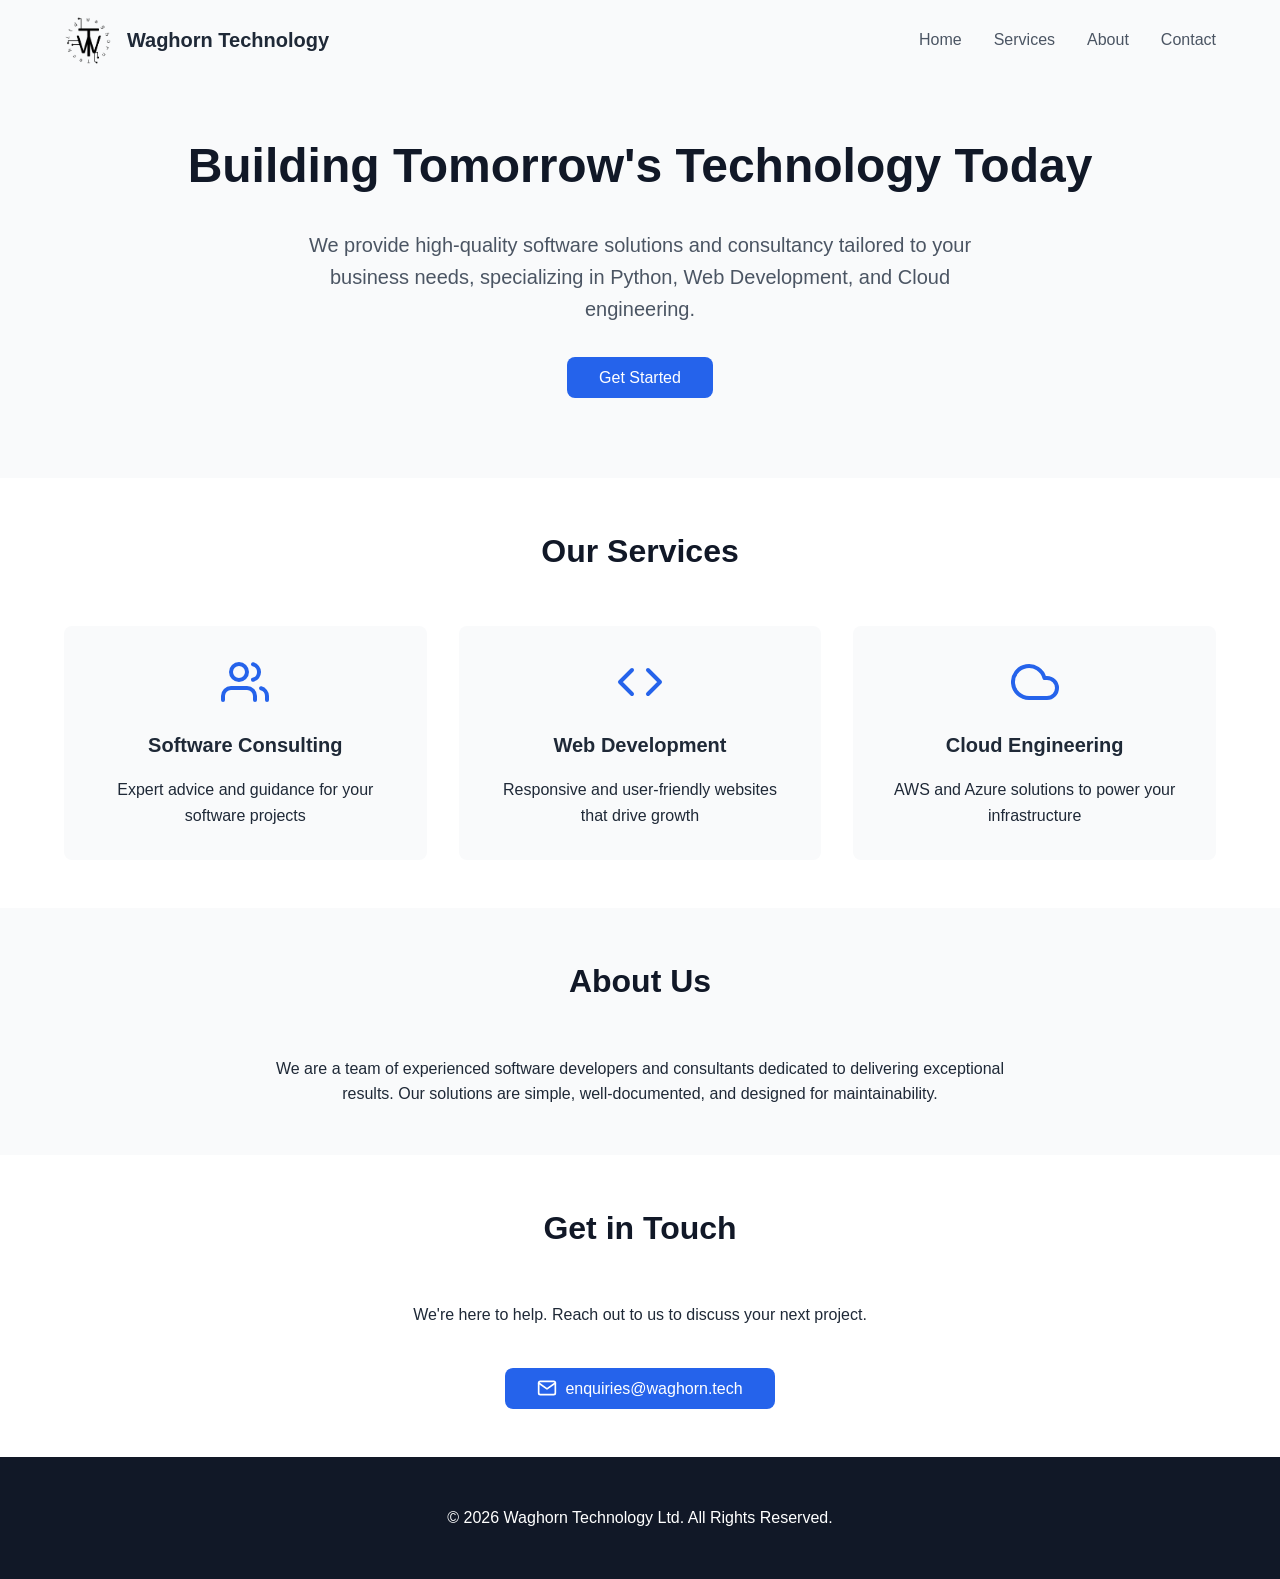
==== index.html @ a8215150 "refactor: aesthetics++" ====
<!DOCTYPE html>
<html lang="en">

<head>
    <meta charset="UTF-8">
    <meta name="viewport" content="width=device-width, initial-scale=1.0">
    <meta name="description"
        content="Waghorn Technology Ltd - Expert software solutions and consultancy specializing in Python, Web Development, and Cloud engineering.">
    <title>Waghorn Technology</title>
    <link rel="stylesheet" href="styles/main.css">
</head>
<body>
    <header class="header">
        <div class="container">
            <div class="header-content">
                <div class="logo-container">
                    <img src="waghorn_technology_ltd_logo.webp" alt="Waghorn Technology Logo" class="logo">
                    <span class="company-name">Waghorn Technology</span>
                </div>
                <nav class="nav-desktop">
                    <a href="#home" class="nav-link">Home</a>
                    <a href="#services" class="nav-link">Services</a>
                    <a href="#about" class="nav-link">About</a>
                    <a href="#contact" class="nav-link">Contact</a>
                </nav>
                <button class="mobile-menu-button" aria-label="Toggle menu">
                    <svg width="24" height="24" viewBox="0 0 24 24" fill="none" stroke="currentColor" stroke-width="2"
                        stroke-linecap="round" stroke-linejoin="round">
                        <line x1="3" y1="12" x2="21" y2="12"></line>
                        <line x1="3" y1="6" x2="21" y2="6"></line>
                        <line x1="3" y1="18" x2="21" y2="18"></line>
                    </svg>
                </button>
            </div>
            <div class="mobile-menu">
                <a href="#home" class="nav-link">Home</a>
                <a href="#services" class="nav-link">Services</a>
                <a href="#about" class="nav-link">About</a>
                <a href="#contact" class="nav-link">Contact</a>
            </div>
        </div>
    </header>
    <section id="home" class="hero">
        <div class="container">
            <h1>Building Tomorrow's Technology Today</h1>
            <p>We provide high-quality software solutions and consultancy tailored to your business needs, specializing
                in Python, Web Development, and Cloud engineering.</p>
            <a href="#contact" class="button">Get Started</a>
        </div>
    </section>
    <section id="services" class="services">
        <div class="container">
            <h2 class="section-title">Our Services</h2>
            <div class="services-grid">
                <div class="service-card">
                    <svg class="service-icon" viewBox="0 0 24 24" fill="none" stroke="currentColor" stroke-width="2"
                        stroke-linecap="round" stroke-linejoin="round">
                        <path d="M17 21v-2a4 4 0 0 0-4-4H5a4 4 0 0 0-4 4v2"></path>
                        <circle cx="9" cy="7" r="4"></circle>
                        <path d="M23 21v-2a4 4 0 0 0-3-3.87"></path>
                        <path d="M16 3.13a4 4 0 0 1 0 7.75"></path>
                    </svg>
                    <h3 class="service-title">Software Consulting</h3>
                    <p>Expert advice and guidance for your software projects</p>
                </div>
                <div class="service-card">
                    <svg class="service-icon" viewBox="0 0 24 24" fill="none" stroke="currentColor" stroke-width="2"
                        stroke-linecap="round" stroke-linejoin="round">
                        <polyline points="16 18 22 12 16 6"></polyline>
                        <polyline points="8 6 2 12 8 18"></polyline>
                    </svg>
                    <h3 class="service-title">Web Development</h3>
                    <p>Responsive and user-friendly websites that drive growth</p>
                </div>
                <div class="service-card">
                    <svg class="service-icon" viewBox="0 0 24 24" fill="none" stroke="currentColor" stroke-width="2"
                        stroke-linecap="round" stroke-linejoin="round">
                        <path d="M18 10h-1.26A8 8 0 1 0 9 20h9a5 5 0 0 0 0-10z"></path>
                    </svg>
                    <h3 class="service-title">Cloud Engineering</h3>
                    <p>AWS and Azure solutions to power your infrastructure</p>
                </div>
            </div>
        </div>
    </section>
    <section id="about" class="about">
        <div class="container">
            <div class="about-content">
                <h2 class="section-title">About Us</h2>
                <p>We are a team of experienced software developers and consultants dedicated to delivering exceptional
                    results. Our solutions are simple, well-documented, and designed for maintainability.</p>
            </div>
        </div>
    </section>
    <section id="contact" class="contact">
        <div class="container">
            <h2 class="section-title">Get in Touch</h2>
            <p>We're here to help. Reach out to us to discuss your next project.</p>
            <div class="vertical-space"></div>
            <a href="mailto:enquiries@waghorn.tech" class="button">
                <svg width="20" height="20" viewBox="0 0 24 24" fill="none" stroke="currentColor" stroke-width="2"
                    stroke-linecap="round" stroke-linejoin="round">
                    <path d="M4 4h16c1.1 0 2 .9 2 2v12c0 1.1-.9 2-2 2H4c-1.1 0-2-.9-2-2V6c0-1.1.9-2 2-2z"></path>
                    <polyline points="22,6 12,13 2,6"></polyline>
                </svg>
                enquiries@waghorn.tech
            </a>
        </div>
    </section>
    <footer class="footer">
        <div class="container">
            <p>&copy; <span id="currentYear"></span> Waghorn Technology Ltd. All Rights Reserved.</p>
        </div>
    </footer>
    <button class="scroll-top" aria-label="Scroll to top">
        <svg width="20" height="20" viewBox="0 0 24 24" fill="none" stroke="currentColor" stroke-width="2"
            stroke-linecap="round" stroke-linejoin="round">
            <polyline points="18 15 12 9 6 15"></polyline>
        </svg>
    </button>
    <script src="main.js"></script>
</body>

</html>
---- styles/main.css ----
@import 'base/variables.css';
@import 'base/reset.css';

@import 'layout/container.css';
@import 'layout/sections.css';

@import 'components/header.css';
@import 'components/nav.css';
@import 'components/buttons.css';
@import 'components/services.css';
@import 'components/footer.css';
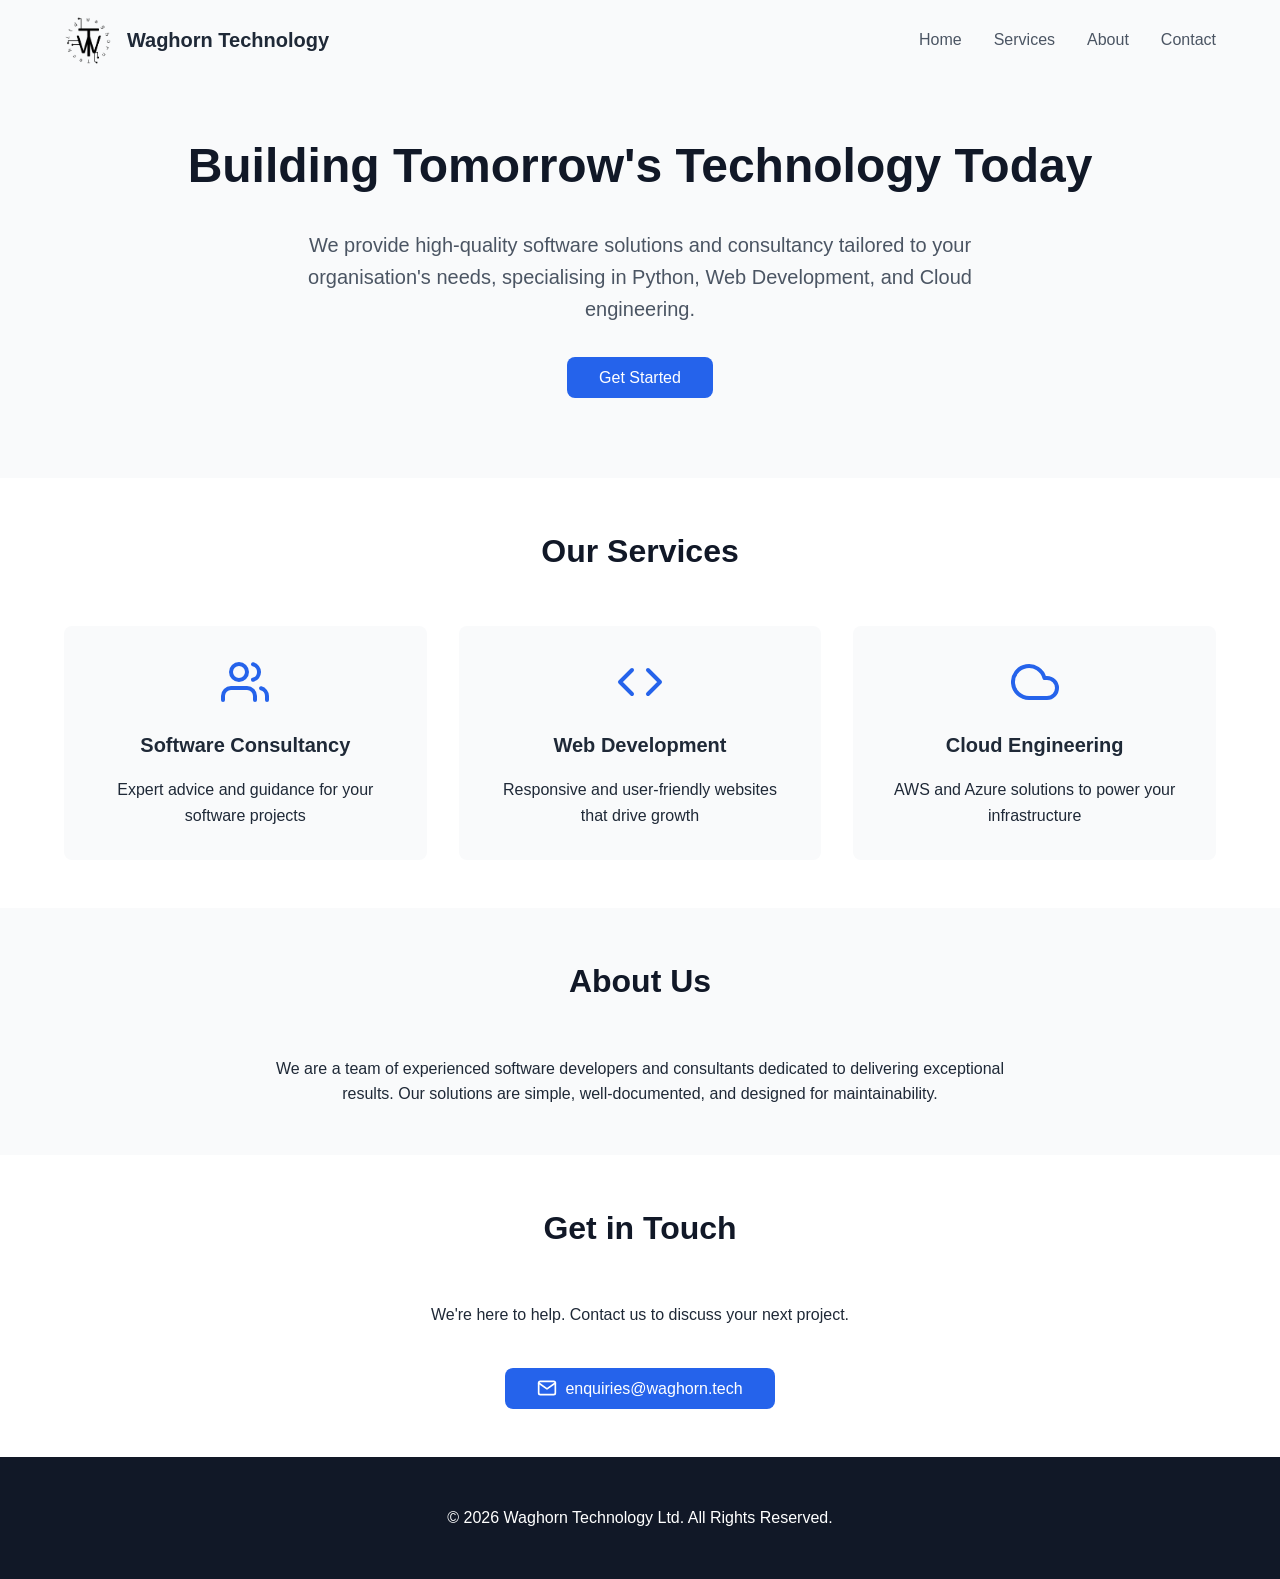
==== commit 418b5f31: "refactor: British ++" ====
--- a/index.html
+++ b/index.html
@@ -1,11 +1,11 @@
 <!DOCTYPE html>
-<html lang="en">
+<html lang="en-GB">
 
 <head>
     <meta charset="UTF-8">
     <meta name="viewport" content="width=device-width, initial-scale=1.0">
     <meta name="description"
-        content="Waghorn Technology Ltd - Expert software solutions and consultancy specializing in Python, Web Development, and Cloud engineering.">
+        content="Waghorn Technology Ltd - Expert software solutions and consultancy specialising in Python, Web Development, and Cloud engineering.">
     <title>Waghorn Technology</title>
     <link rel="stylesheet" href="styles/main.css">
 </head>
@@ -43,7 +43,7 @@
     <section id="home" class="hero">
         <div class="container">
             <h1>Building Tomorrow's Technology Today</h1>
-            <p>We provide high-quality software solutions and consultancy tailored to your business needs, specializing
+            <p>We provide high-quality software solutions and consultancy tailored to your organisation's needs, specialising
                 in Python, Web Development, and Cloud engineering.</p>
             <a href="#contact" class="button">Get Started</a>
         </div>
@@ -60,7 +60,7 @@
                         <path d="M23 21v-2a4 4 0 0 0-3-3.87"></path>
                         <path d="M16 3.13a4 4 0 0 1 0 7.75"></path>
                     </svg>
-                    <h3 class="service-title">Software Consulting</h3>
+                    <h3 class="service-title">Software Consultancy</h3>
                     <p>Expert advice and guidance for your software projects</p>
                 </div>
                 <div class="service-card">
@@ -95,7 +95,7 @@
     <section id="contact" class="contact">
         <div class="container">
             <h2 class="section-title">Get in Touch</h2>
-            <p>We're here to help. Reach out to us to discuss your next project.</p>
+            <p>We're here to help. Contact us to discuss your next project.</p>
             <div class="vertical-space"></div>
             <a href="mailto:enquiries@waghorn.tech" class="button">
                 <svg width="20" height="20" viewBox="0 0 24 24" fill="none" stroke="currentColor" stroke-width="2"
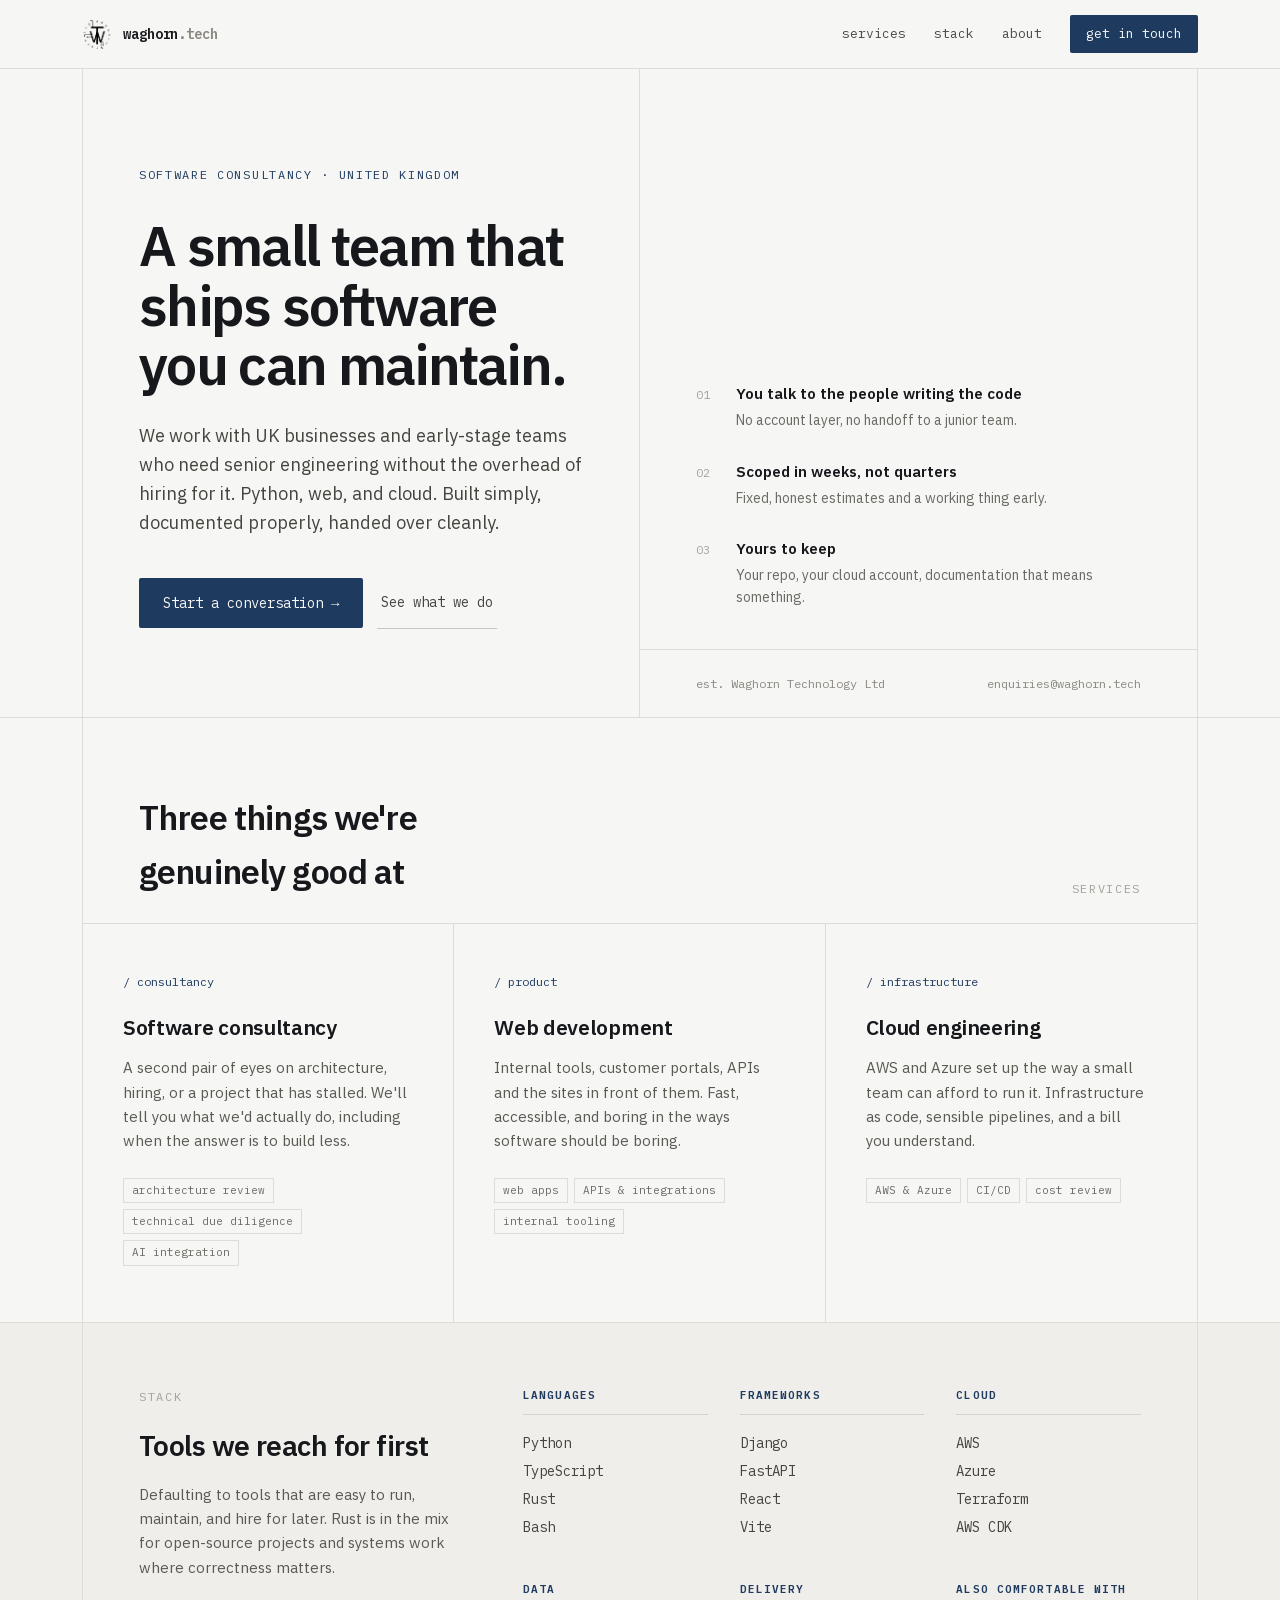
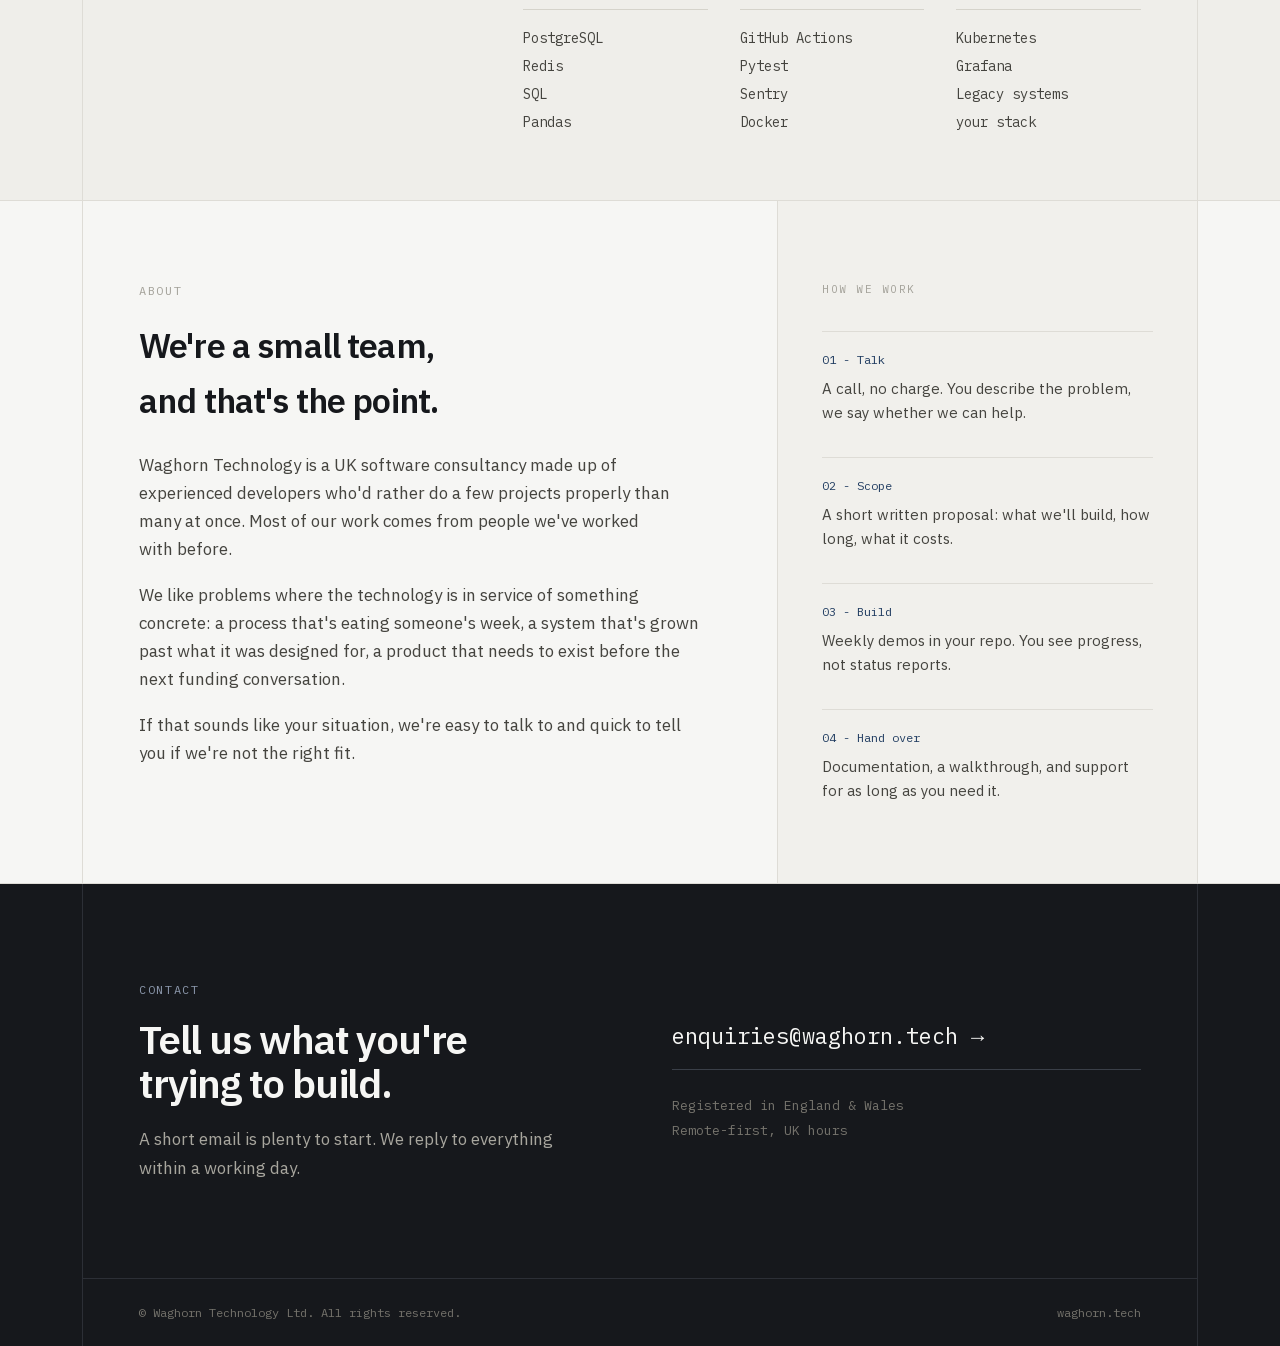
==== commit 47e3fbb2: "feat: re-design without js" ====
--- a/index.html
+++ b/index.html
@@ -4,121 +4,329 @@
 <head>
     <meta charset="UTF-8">
     <meta name="viewport" content="width=device-width, initial-scale=1.0">
+    <title>Waghorn Technology - UK software consultancy</title>
     <meta name="description"
-        content="Waghorn Technology Ltd - Expert software solutions and consultancy specialising in Python, Web Development, and Cloud engineering.">
-    <title>Waghorn Technology</title>
-    <link rel="stylesheet" href="styles/main.css">
+        content="Waghorn Technology Ltd is a small UK software consultancy. Senior Python, web and cloud engineering for businesses and early-stage teams. Built simply, documented properly, handed over cleanly.">
+    <link rel="canonical" href="https://waghorn.tech/">
+    <meta name="theme-color" content="#f6f6f4">
+
+    <meta property="og:type" content="website">
+    <meta property="og:url" content="https://waghorn.tech/">
+    <meta property="og:site_name" content="Waghorn Technology">
+    <meta property="og:locale" content="en_GB">
+    <meta property="og:title" content="Waghorn Technology - UK software consultancy">
+    <meta property="og:description"
+        content="A small UK software consultancy. Senior Python, web and cloud engineering for businesses and early-stage teams.">
+    <meta property="og:image" content="https://waghorn.tech/waghorn_technology_ltd_logo.png">
+    <meta name="twitter:card" content="summary">
+    <meta name="twitter:title" content="Waghorn Technology - UK software consultancy">
+    <meta name="twitter:description"
+        content="A small UK software consultancy. Senior Python, web and cloud engineering for businesses and early-stage teams.">
+    <meta name="twitter:image" content="https://waghorn.tech/waghorn_technology_ltd_logo.png">
+
+    <link rel="icon" href="favicon.ico" sizes="any">
+    <link rel="icon" type="image/png" sizes="32x32" href="favicon-32x32.png">
+    <link rel="icon" type="image/png" sizes="16x16" href="favicon-16x16.png">
+    <link rel="apple-touch-icon" href="apple-touch-icon.png">
+    <link rel="manifest" href="site.webmanifest">
+
+    <link rel="preload" href="fonts/ibm-plex-sans-latin.woff2" as="font" type="font/woff2" crossorigin>
+    <link rel="preload" href="fonts/ibm-plex-mono-400-latin.woff2" as="font" type="font/woff2" crossorigin>
+
+    <link rel="stylesheet" href="styles/base/self-hosted-fonts.css">
+    <link rel="stylesheet" href="styles/base/variables.css">
+    <link rel="stylesheet" href="styles/base/reset.css">
+    <link rel="stylesheet" href="styles/layout/container.css">
+    <link rel="stylesheet" href="styles/layout/ruled-grid.css">
+    <link rel="stylesheet" href="styles/layout/sections.css">
+    <link rel="stylesheet" href="styles/components/header.css">
+    <link rel="stylesheet" href="styles/components/nav.css">
+    <link rel="stylesheet" href="styles/components/buttons.css">
+    <link rel="stylesheet" href="styles/components/hero.css">
+    <link rel="stylesheet" href="styles/components/services.css">
+    <link rel="stylesheet" href="styles/components/stack.css">
+    <link rel="stylesheet" href="styles/components/about.css">
+    <link rel="stylesheet" href="styles/components/contact.css">
+    <link rel="stylesheet" href="styles/components/footer.css">
+    <link rel="stylesheet" href="styles/components/scroll-to-top.css">
+
+    <script type="application/ld+json">
+    {
+        "@context": "https://schema.org",
+        "@type": "ProfessionalService",
+        "name": "Waghorn Technology",
+        "legalName": "Waghorn Technology Ltd",
+        "url": "https://waghorn.tech",
+        "logo": "https://waghorn.tech/waghorn_technology_ltd_logo.webp",
+        "image": "https://waghorn.tech/waghorn_technology_ltd_logo.png",
+        "email": "enquiries@waghorn.tech",
+        "description": "A small UK software consultancy providing senior Python, web and cloud engineering to businesses and early-stage teams.",
+        "areaServed": {
+            "@type": "Country",
+            "name": "United Kingdom"
+        },
+        "address": {
+            "@type": "PostalAddress",
+            "addressCountry": "GB"
+        },
+        "knowsAbout": ["Software consultancy", "Web development", "Cloud engineering", "AI integration", "Python", "AWS", "Azure"]
+    }
+    </script>
 </head>
+
 <body>
+    <a class="skip-link" href="#top">Skip to content</a>
+
     <header class="header">
         <div class="container">
             <div class="header-content">
-                <div class="logo-container">
-                    <img src="waghorn_technology_ltd_logo.webp" alt="Waghorn Technology Logo" class="logo">
-                    <span class="company-name">Waghorn Technology</span>
-                </div>
-                <nav class="nav-desktop">
-                    <a href="#home" class="nav-link">Home</a>
-                    <a href="#services" class="nav-link">Services</a>
-                    <a href="#about" class="nav-link">About</a>
-                    <a href="#contact" class="nav-link">Contact</a>
+                <a href="#top" class="logo-lockup">
+                    <img src="waghorn_technology_ltd_logo.webp" alt="" class="logo" width="1963" height="2009">
+                    <span class="wordmark">waghorn<span class="wordmark-suffix">.tech</span></span>
+                </a>
+                <nav class="nav" aria-label="Primary">
+                    <a href="#services" class="nav-section-link">services</a>
+                    <a href="#stack" class="nav-section-link">stack</a>
+                    <a href="#about" class="nav-section-link">about</a>
+                    <a href="#contact" class="button button-compact">get in touch</a>
                 </nav>
-                <button class="mobile-menu-button" aria-label="Toggle menu">
-                    <svg width="24" height="24" viewBox="0 0 24 24" fill="none" stroke="currentColor" stroke-width="2"
-                        stroke-linecap="round" stroke-linejoin="round">
-                        <line x1="3" y1="12" x2="21" y2="12"></line>
-                        <line x1="3" y1="6" x2="21" y2="6"></line>
-                        <line x1="3" y1="18" x2="21" y2="18"></line>
-                    </svg>
-                </button>
-            </div>
-            <div class="mobile-menu">
-                <a href="#home" class="nav-link">Home</a>
-                <a href="#services" class="nav-link">Services</a>
-                <a href="#about" class="nav-link">About</a>
-                <a href="#contact" class="nav-link">Contact</a>
             </div>
         </div>
     </header>
-    <section id="home" class="hero">
+
+    <main>
+        <section id="top" class="section">
+            <div class="container">
+                <div class="ruled-grid hero-grid">
+                    <div class="hero-lead">
+                        <span class="label label-accent hero-eyebrow">Software consultancy &middot; United Kingdom</span>
+                        <h1 class="hero-title">A small team that ships software you can maintain.</h1>
+                        <p class="hero-body">We work with UK businesses and early-stage teams who need senior
+                            engineering without the overhead of hiring for it. Python, web, and cloud. Built simply,
+                            documented properly, handed over cleanly.</p>
+                        <div class="hero-actions">
+                            <a href="#contact" class="button">Start a conversation →</a>
+                            <a href="#services" class="button-quiet">See what we do</a>
+                        </div>
+                    </div>
+                    <div class="hero-aside">
+                        <ol class="hero-points">
+                            <li class="hero-point">
+                                <span class="hero-point-number">01</span>
+                                <div>
+                                    <div class="hero-point-title">You talk to the people writing the code</div>
+                                    <div class="hero-point-body">No account layer, no handoff to a junior team.</div>
+                                </div>
+                            </li>
+                            <li class="hero-point">
+                                <span class="hero-point-number">02</span>
+                                <div>
+                                    <div class="hero-point-title">Scoped in weeks, not quarters</div>
+                                    <div class="hero-point-body">Fixed, honest estimates and a working thing early.</div>
+                                </div>
+                            </li>
+                            <li class="hero-point">
+                                <span class="hero-point-number">03</span>
+                                <div>
+                                    <div class="hero-point-title">Yours to keep</div>
+                                    <div class="hero-point-body">Your repo, your cloud account, documentation that means
+                                        something.</div>
+                                </div>
+                            </li>
+                        </ol>
+                        <div class="hero-strip">
+                            <span>est. Waghorn Technology Ltd</span>
+                            <a href="mailto:enquiries@waghorn.tech">enquiries@waghorn.tech</a>
+                        </div>
+                    </div>
+                </div>
+            </div>
+        </section>
+
+        <section id="services" class="section">
+            <div class="container">
+                <div class="ruled-grid services-header">
+                    <h2 class="section-title">Three things we're genuinely good at</h2>
+                    <span class="label">Services</span>
+                </div>
+                <div class="ruled-grid services-grid">
+                    <article class="service">
+                        <div class="service-slug">/ consultancy</div>
+                        <h3 class="service-title">Software consultancy</h3>
+                        <p class="service-body">A second pair of eyes on architecture, hiring, or a project that has
+                            stalled. We'll tell you what we'd actually do, including when the answer is to build less.
+                        </p>
+                        <ul class="service-tags">
+                            <li>architecture review</li>
+                            <li>technical due diligence</li>
+                            <li>AI integration</li>
+                        </ul>
+                    </article>
+                    <article class="service">
+                        <div class="service-slug">/ product</div>
+                        <h3 class="service-title">Web development</h3>
+                        <p class="service-body">Internal tools, customer portals, APIs and the sites in front of them.
+                            Fast, accessible, and boring in the ways software should be boring.</p>
+                        <ul class="service-tags">
+                            <li>web apps</li>
+                            <li>APIs &amp; integrations</li>
+                            <li>internal tooling</li>
+                        </ul>
+                    </article>
+                    <article class="service">
+                        <div class="service-slug">/ infrastructure</div>
+                        <h3 class="service-title">Cloud engineering</h3>
+                        <p class="service-body">AWS and Azure set up the way a small team can afford to run it.
+                            Infrastructure as code, sensible pipelines, and a bill you understand.</p>
+                        <ul class="service-tags">
+                            <li>AWS &amp; Azure</li>
+                            <li>CI/CD</li>
+                            <li>cost review</li>
+                        </ul>
+                    </article>
+                </div>
+            </div>
+        </section>
+
+        <section id="stack" class="section stack">
+            <div class="container">
+                <div class="ruled-grid stack-inner">
+                    <div>
+                        <span class="label">Stack</span>
+                        <h2 class="stack-title">Tools we reach for first</h2>
+                        <p class="stack-intro">Defaulting to tools that are easy to run, maintain, and hire for later.
+                            Rust is in the mix for open-source projects and systems work where correctness matters.</p>
+                    </div>
+                    <div class="stack-groups">
+                        <div class="stack-group">
+                            <h3 class="stack-group-title">Languages</h3>
+                            <ul>
+                                <li>Python</li>
+                                <li>TypeScript</li>
+                                <li>Rust</li>
+                                <li>Bash</li>
+                            </ul>
+                        </div>
+                        <div class="stack-group">
+                            <h3 class="stack-group-title">Frameworks</h3>
+                            <ul>
+                                <li>Django</li>
+                                <li>FastAPI</li>
+                                <li>React</li>
+                                <li>Vite</li>
+                            </ul>
+                        </div>
+                        <div class="stack-group">
+                            <h3 class="stack-group-title">Cloud</h3>
+                            <ul>
+                                <li>AWS</li>
+                                <li>Azure</li>
+                                <li>Terraform</li>
+                                <li>AWS CDK</li>
+                            </ul>
+                        </div>
+                        <div class="stack-group">
+                            <h3 class="stack-group-title">Data</h3>
+                            <ul>
+                                <li>PostgreSQL</li>
+                                <li>Redis</li>
+                                <li>SQL</li>
+                                <li>Pandas</li>
+                            </ul>
+                        </div>
+                        <div class="stack-group">
+                            <h3 class="stack-group-title">Delivery</h3>
+                            <ul>
+                                <li>GitHub Actions</li>
+                                <li>Pytest</li>
+                                <li>Sentry</li>
+                                <li>Docker</li>
+                            </ul>
+                        </div>
+                        <div class="stack-group">
+                            <h3 class="stack-group-title">Also comfortable with</h3>
+                            <ul>
+                                <li>Kubernetes</li>
+                                <li>Grafana</li>
+                                <li>Legacy systems</li>
+                                <li>your stack</li>
+                            </ul>
+                        </div>
+                    </div>
+                </div>
+            </div>
+        </section>
+
+        <section id="about" class="section">
+            <div class="container">
+                <div class="ruled-grid about-grid">
+                    <div class="about-main">
+                        <span class="label">About</span>
+                        <h2 class="section-title">We're a small team, and that's the point.</h2>
+                        <p>Waghorn Technology is a UK software consultancy made up of experienced developers who'd
+                            rather do a few projects properly than many at once. Most of our work comes from people
+                            we've worked with before.</p>
+                        <p>We like problems where the technology is in service of something concrete: a process that's
+                            eating someone's week, a system that's grown past what it was designed for, a product that
+                            needs to exist before the next funding conversation.</p>
+                        <p>If that sounds like your situation, we're easy to talk to and quick to tell you if we're not
+                            the right fit.</p>
+                    </div>
+                    <div class="about-process">
+                        <span class="label">How we work</span>
+                        <div class="process-step">
+                            <div class="process-step-label">01 - Talk</div>
+                            <div class="process-step-body">A call, no charge. You describe the problem, we say whether we
+                                can help.</div>
+                        </div>
+                        <div class="process-step">
+                            <div class="process-step-label">02 - Scope</div>
+                            <div class="process-step-body">A short written proposal: what we'll build, how long, what it
+                                costs.</div>
+                        </div>
+                        <div class="process-step">
+                            <div class="process-step-label">03 - Build</div>
+                            <div class="process-step-body">Weekly demos in your repo. You see progress, not status
+                                reports.</div>
+                        </div>
+                        <div class="process-step">
+                            <div class="process-step-label">04 - Hand over</div>
+                            <div class="process-step-body">Documentation, a walkthrough, and support for as long as you
+                                need it.</div>
+                        </div>
+                    </div>
+                </div>
+            </div>
+        </section>
+
+        <section id="contact" class="section-dark">
+            <div class="container">
+                <div class="ruled-grid contact-main">
+                    <div>
+                        <span class="label">Contact</span>
+                        <h2 class="contact-title">Tell us what you're trying to build.</h2>
+                        <p class="contact-body">A short email is plenty to start. We reply to everything within a
+                            working day.</p>
+                    </div>
+                    <div class="contact-actions">
+                        <a href="mailto:enquiries@waghorn.tech" class="contact-email">enquiries@waghorn.tech →</a>
+                        <div class="contact-meta">Registered in England &amp; Wales<br>Remote-first, UK hours</div>
+                    </div>
+                </div>
+            </div>
+        </section>
+    </main>
+
+    <footer class="section-dark">
         <div class="container">
-            <h1>Building Tomorrow's Technology Today</h1>
-            <p>We provide high-quality software solutions and consultancy tailored to your organisation's needs, specialising
-                in Python, Web Development, and Cloud engineering.</p>
-            <a href="#contact" class="button">Get Started</a>
-        </div>
-    </section>
-    <section id="services" class="services">
-        <div class="container">
-            <h2 class="section-title">Our Services</h2>
-            <div class="services-grid">
-                <div class="service-card">
-                    <svg class="service-icon" viewBox="0 0 24 24" fill="none" stroke="currentColor" stroke-width="2"
-                        stroke-linecap="round" stroke-linejoin="round">
-                        <path d="M17 21v-2a4 4 0 0 0-4-4H5a4 4 0 0 0-4 4v2"></path>
-                        <circle cx="9" cy="7" r="4"></circle>
-                        <path d="M23 21v-2a4 4 0 0 0-3-3.87"></path>
-                        <path d="M16 3.13a4 4 0 0 1 0 7.75"></path>
-                    </svg>
-                    <h3 class="service-title">Software Consultancy</h3>
-                    <p>Expert advice and guidance for your software projects</p>
-                </div>
-                <div class="service-card">
-                    <svg class="service-icon" viewBox="0 0 24 24" fill="none" stroke="currentColor" stroke-width="2"
-                        stroke-linecap="round" stroke-linejoin="round">
-                        <polyline points="16 18 22 12 16 6"></polyline>
-                        <polyline points="8 6 2 12 8 18"></polyline>
-                    </svg>
-                    <h3 class="service-title">Web Development</h3>
-                    <p>Responsive and user-friendly websites that drive growth</p>
-                </div>
-                <div class="service-card">
-                    <svg class="service-icon" viewBox="0 0 24 24" fill="none" stroke="currentColor" stroke-width="2"
-                        stroke-linecap="round" stroke-linejoin="round">
-                        <path d="M18 10h-1.26A8 8 0 1 0 9 20h9a5 5 0 0 0 0-10z"></path>
-                    </svg>
-                    <h3 class="service-title">Cloud Engineering</h3>
-                    <p>AWS and Azure solutions to power your infrastructure</p>
-                </div>
-            </div>
-        </div>
-    </section>
-    <section id="about" class="about">
-        <div class="container">
-            <div class="about-content">
-                <h2 class="section-title">About Us</h2>
-                <p>We are a team of experienced software developers and consultants dedicated to delivering exceptional
-                    results. Our solutions are simple, well-documented, and designed for maintainability.</p>
-            </div>
-        </div>
-    </section>
-    <section id="contact" class="contact">
-        <div class="container">
-            <h2 class="section-title">Get in Touch</h2>
-            <p>We're here to help. Contact us to discuss your next project.</p>
-            <div class="vertical-space"></div>
-            <a href="mailto:enquiries@waghorn.tech" class="button">
-                <svg width="20" height="20" viewBox="0 0 24 24" fill="none" stroke="currentColor" stroke-width="2"
-                    stroke-linecap="round" stroke-linejoin="round">
-                    <path d="M4 4h16c1.1 0 2 .9 2 2v12c0 1.1-.9 2-2 2H4c-1.1 0-2-.9-2-2V6c0-1.1.9-2 2-2z"></path>
-                    <polyline points="22,6 12,13 2,6"></polyline>
-                </svg>
-                enquiries@waghorn.tech
-            </a>
-        </div>
-    </section>
-    <footer class="footer">
-        <div class="container">
-            <p>&copy; <span id="currentYear"></span> Waghorn Technology Ltd. All Rights Reserved.</p>
+            <div class="ruled-grid footer-strip">
+                <span>&copy; Waghorn Technology Ltd. All rights reserved.</span>
+                <span>waghorn.tech</span>
+            </div>
         </div>
     </footer>
-    <button class="scroll-top" aria-label="Scroll to top">
-        <svg width="20" height="20" viewBox="0 0 24 24" fill="none" stroke="currentColor" stroke-width="2"
-            stroke-linecap="round" stroke-linejoin="round">
-            <polyline points="18 15 12 9 6 15"></polyline>
-        </svg>
-    </button>
-    <script src="main.js"></script>
+
+    <a href="#top" class="scroll-to-top" aria-label="Back to top">&uarr;</a>
 </body>
 
 </html>
--- a/styles/base/self-hosted-fonts.css
+++ b/styles/base/self-hosted-fonts.css
@@ -0,0 +1,53 @@
+@font-face {
+    font-family: 'IBM Plex Sans';
+    font-style: normal;
+    font-weight: 400 600;
+    font-display: swap;
+    src: url('../../fonts/ibm-plex-sans-latin.woff2') format('woff2');
+    unicode-range: U+0000-00FF, U+0131, U+0152-0153, U+02BB-02BC, U+02C6, U+02DA, U+02DC, U+0304, U+0308, U+0329, U+2000-206F, U+2190-2193, U+20AC, U+2122, U+2212, U+2215, U+FEFF, U+FFFD;
+}
+
+@font-face {
+    font-family: 'IBM Plex Sans';
+    font-style: normal;
+    font-weight: 400 600;
+    font-display: swap;
+    src: url('../../fonts/ibm-plex-sans-latin-ext.woff2') format('woff2');
+    unicode-range: U+0100-02BA, U+02BD-02C5, U+02C7-02CC, U+02CE-02D7, U+02DD-02FF, U+0304, U+0308, U+0329, U+1D00-1DBF, U+1E00-1E9F, U+1EF2-1EFF, U+2020, U+20A0-20AB, U+20AD-20C0, U+2113, U+2C60-2C7F, U+A720-A7FF;
+}
+
+@font-face {
+    font-family: 'IBM Plex Mono';
+    font-style: normal;
+    font-weight: 400;
+    font-display: swap;
+    src: url('../../fonts/ibm-plex-mono-400-latin.woff2') format('woff2');
+    unicode-range: U+0000-00FF, U+0131, U+0152-0153, U+02BB-02BC, U+02C6, U+02DA, U+02DC, U+0304, U+0308, U+0329, U+2000-206F, U+2190-2193, U+20AC, U+2122, U+2212, U+2215, U+FEFF, U+FFFD;
+}
+
+@font-face {
+    font-family: 'IBM Plex Mono';
+    font-style: normal;
+    font-weight: 400;
+    font-display: swap;
+    src: url('../../fonts/ibm-plex-mono-400-latin-ext.woff2') format('woff2');
+    unicode-range: U+0100-02BA, U+02BD-02C5, U+02C7-02CC, U+02CE-02D7, U+02DD-02FF, U+0304, U+0308, U+0329, U+1D00-1DBF, U+1E00-1E9F, U+1EF2-1EFF, U+2020, U+20A0-20AB, U+20AD-20C0, U+2113, U+2C60-2C7F, U+A720-A7FF;
+}
+
+@font-face {
+    font-family: 'IBM Plex Mono';
+    font-style: normal;
+    font-weight: 600;
+    font-display: swap;
+    src: url('../../fonts/ibm-plex-mono-600-latin.woff2') format('woff2');
+    unicode-range: U+0000-00FF, U+0131, U+0152-0153, U+02BB-02BC, U+02C6, U+02DA, U+02DC, U+0304, U+0308, U+0329, U+2000-206F, U+2190-2193, U+20AC, U+2122, U+2212, U+2215, U+FEFF, U+FFFD;
+}
+
+@font-face {
+    font-family: 'IBM Plex Mono';
+    font-style: normal;
+    font-weight: 600;
+    font-display: swap;
+    src: url('../../fonts/ibm-plex-mono-600-latin-ext.woff2') format('woff2');
+    unicode-range: U+0100-02BA, U+02BD-02C5, U+02C7-02CC, U+02CE-02D7, U+02DD-02FF, U+0304, U+0308, U+0329, U+1D00-1DBF, U+1E00-1E9F, U+1EF2-1EFF, U+2020, U+20A0-20AB, U+20AD-20C0, U+2113, U+2C60-2C7F, U+A720-A7FF;
+}
--- a/styles/base/variables.css
+++ b/styles/base/variables.css
@@ -0,0 +1,56 @@
+:root {
+    --paper: #f6f6f4;
+    --paper-alt: #efeeea;
+    --paper-panel: #f1f0ec;
+
+    --rule: #dedcd6;
+    --rule-strong: #d5d3cb;
+    --rule-muted: #c9c7bf;
+
+    --ink: #16181c;
+    --body: #45443f;
+    --body-muted: #5a5952;
+    --meta: #6b6a64;
+    --nav: #4a4a46;
+    --faint: #8a8880;
+    --faintest: #a3a199;
+
+    --accent: #1e3a5f;
+    --accent-on-dark: #8d99ad;
+
+    --dark-rule: #2c2f36;
+    --dark-rule-strong: #3a3f48;
+    --dark-body: #a8a69e;
+    --dark-meta: #75736c;
+
+    --font-family-base: 'IBM Plex Sans', system-ui, -apple-system, 'Segoe UI', Roboto, sans-serif;
+    --font-family-mono: 'IBM Plex Mono', ui-monospace, SFMono-Regular, Menlo, monospace;
+
+    --container-max-width: 1180px;
+    --gutter: 32px;
+    --header-height: 68px;
+
+    --ruled-grid-padding-x: 56px;
+
+    --border-radius-sm: 2px;
+    --transition-base: 140ms ease;
+}
+
+@media (max-width: 1099px) {
+    :root {
+        --ruled-grid-padding-x: 32px;
+    }
+}
+
+@media (max-width: 759px) {
+    :root {
+        --gutter: 20px;
+        --ruled-grid-padding-x: 20px;
+    }
+}
+
+@media (max-width: 639px) {
+    :root {
+        --header-height: 104px;
+    }
+}
--- a/styles/layout/container.css
+++ b/styles/layout/container.css
@@ -0,0 +1,5 @@
+.container {
+    max-width: var(--container-max-width);
+    margin: 0 auto;
+    padding: 0 var(--gutter);
+}
--- a/styles/layout/ruled-grid.css
+++ b/styles/layout/ruled-grid.css
@@ -0,0 +1,15 @@
+.ruled-grid {
+    border-left: 1px solid var(--rule);
+    border-right: 1px solid var(--rule);
+}
+
+.section-dark .ruled-grid {
+    border-color: var(--dark-rule);
+}
+
+@media (max-width: 759px) {
+    .ruled-grid {
+        border-left: 0;
+        border-right: 0;
+    }
+}
--- a/styles/layout/sections.css
+++ b/styles/layout/sections.css
@@ -0,0 +1,38 @@
+.section {
+    border-bottom: 1px solid var(--rule);
+    scroll-margin-top: calc(var(--header-height) + 8px);
+}
+
+.section-dark {
+    background: var(--ink);
+    color: var(--paper);
+    scroll-margin-top: calc(var(--header-height) + 8px);
+}
+
+.label {
+    display: block;
+    font-family: var(--font-family-mono);
+    font-size: 12px;
+    letter-spacing: .14em;
+    text-transform: uppercase;
+    color: var(--faintest);
+}
+
+.label-accent {
+    color: var(--accent);
+}
+
+.section-dark .label {
+    color: var(--accent-on-dark);
+}
+
+.section-title {
+    font-size: 34px;
+    letter-spacing: -.025em;
+}
+
+@media (max-width: 759px) {
+    .section-title {
+        font-size: 26px;
+    }
+}
--- a/styles/components/header.css
+++ b/styles/components/header.css
@@ -0,0 +1,57 @@
+.header {
+    position: sticky;
+    top: 0;
+    z-index: 20;
+    background: var(--paper);
+    border-bottom: 1px solid var(--rule);
+}
+
+@supports ((backdrop-filter: blur(10px)) or (-webkit-backdrop-filter: blur(10px))) {
+    .header {
+        background: rgba(246, 246, 244, .88);
+        -webkit-backdrop-filter: blur(10px);
+        backdrop-filter: blur(10px);
+    }
+}
+
+.header-content {
+    height: var(--header-height);
+    display: flex;
+    justify-content: space-between;
+    align-items: center;
+    gap: 24px;
+}
+
+.logo-lockup {
+    display: flex;
+    align-items: center;
+    gap: 12px;
+    color: var(--ink);
+}
+
+.logo {
+    height: 30px;
+    width: auto;
+}
+
+.wordmark {
+    font-family: var(--font-family-mono);
+    font-size: 14px;
+    font-weight: 600;
+    letter-spacing: -.01em;
+}
+
+.wordmark-suffix {
+    color: var(--faint);
+}
+
+@media (max-width: 639px) {
+    .header-content {
+        height: auto;
+        min-height: var(--header-height);
+        flex-wrap: wrap;
+        align-content: center;
+        gap: 10px;
+        padding: 10px 0;
+    }
+}
--- a/styles/components/nav.css
+++ b/styles/components/nav.css
@@ -0,0 +1,36 @@
+.nav {
+    display: flex;
+    align-items: center;
+    gap: 28px;
+    font-family: var(--font-family-mono);
+    font-size: 13px;
+}
+
+.nav-section-link {
+    color: var(--nav);
+    transition: color var(--transition-base);
+}
+
+.nav-section-link:hover {
+    color: var(--ink);
+}
+
+@media (max-width: 639px) {
+    .nav {
+        flex: 0 0 100%;
+        justify-content: space-between;
+        gap: 8px 12px;
+        font-size: 12px;
+    }
+}
+
+@media (max-width: 400px) {
+    .nav {
+        gap: 8px 10px;
+    }
+
+    .nav .button-compact {
+        font-size: 11px;
+        padding: 8px 12px;
+    }
+}
--- a/styles/components/buttons.css
+++ b/styles/components/buttons.css
@@ -0,0 +1,37 @@
+.button {
+    display: inline-flex;
+    align-items: center;
+    justify-content: center;
+    font-family: var(--font-family-mono);
+    font-size: 14px;
+    background: var(--accent);
+    color: var(--paper);
+    padding: 14px 24px;
+    border-radius: var(--border-radius-sm);
+    transition: background-color var(--transition-base);
+}
+
+.button:hover {
+    background: var(--ink);
+}
+
+.button-compact {
+    font-size: 13px;
+    padding: 9px 16px;
+}
+
+.button-quiet {
+    display: inline-flex;
+    align-items: center;
+    font-family: var(--font-family-mono);
+    font-size: 14px;
+    color: var(--body);
+    padding: 14px 4px;
+    border-bottom: 1px solid var(--rule-muted);
+    transition: color var(--transition-base), border-color var(--transition-base);
+}
+
+.button-quiet:hover {
+    color: var(--ink);
+    border-bottom-color: var(--ink);
+}
--- a/styles/components/hero.css
+++ b/styles/components/hero.css
@@ -0,0 +1,132 @@
+.hero-grid {
+    display: grid;
+    grid-template-columns: 1fr 1fr;
+}
+
+.hero-lead {
+    padding: 96px var(--ruled-grid-padding-x) 88px;
+    border-right: 1px solid var(--rule);
+}
+
+.hero-eyebrow {
+    margin-bottom: 32px;
+}
+
+.hero-title {
+    font-size: 56px;
+    line-height: 1.06;
+    letter-spacing: -.03em;
+    margin: 0 0 28px;
+}
+
+.hero-body {
+    font-size: 18px;
+    line-height: 1.6;
+    color: var(--body);
+    max-width: 44ch;
+    margin: 0 0 40px;
+}
+
+.hero-actions {
+    display: flex;
+    align-items: center;
+    gap: 14px;
+    flex-wrap: wrap;
+}
+
+.hero-aside {
+    display: flex;
+    flex-direction: column;
+}
+
+.hero-points {
+    flex: 1;
+    padding: 96px var(--ruled-grid-padding-x) 40px;
+    display: flex;
+    flex-direction: column;
+    justify-content: flex-end;
+    gap: 28px;
+}
+
+.hero-point {
+    display: flex;
+    gap: 16px;
+    align-items: baseline;
+}
+
+.hero-point-number {
+    flex: none;
+    width: 24px;
+    font-family: var(--font-family-mono);
+    font-size: 12px;
+    color: var(--faintest);
+}
+
+.hero-point-title {
+    font-size: 15px;
+    font-weight: 600;
+    margin-bottom: 4px;
+}
+
+.hero-point-body {
+    font-size: 14px;
+    line-height: 1.55;
+    color: var(--meta);
+}
+
+.hero-strip {
+    border-top: 1px solid var(--rule);
+    padding: 24px var(--ruled-grid-padding-x);
+    display: flex;
+    justify-content: space-between;
+    flex-wrap: wrap;
+    gap: 8px 24px;
+    font-family: var(--font-family-mono);
+    font-size: 12px;
+    color: var(--faint);
+}
+
+.hero-strip a {
+    transition: color var(--transition-base);
+}
+
+.hero-strip a:hover {
+    color: var(--ink);
+}
+
+@media (max-width: 1099px) {
+    .hero-grid {
+        grid-template-columns: 1fr;
+    }
+
+    .hero-lead {
+        padding: 72px var(--ruled-grid-padding-x) 56px;
+        border-right: 0;
+        border-bottom: 1px solid var(--rule);
+    }
+
+    .hero-points {
+        padding: 56px var(--ruled-grid-padding-x) 40px;
+        justify-content: flex-start;
+    }
+}
+
+@media (max-width: 759px) {
+    .hero-title {
+        font-size: 38px;
+    }
+
+    .hero-body {
+        font-size: 17px;
+        margin-bottom: 32px;
+    }
+
+    .hero-lead {
+        padding: 48px var(--ruled-grid-padding-x) 40px;
+    }
+
+    .hero-points {
+        padding: 40px var(--ruled-grid-padding-x) 32px;
+        gap: 24px;
+    }
+}
--- a/styles/components/services.css
+++ b/styles/components/services.css
@@ -0,0 +1,80 @@
+.services-header {
+    padding: 72px var(--ruled-grid-padding-x) 24px;
+    display: flex;
+    justify-content: space-between;
+    align-items: flex-end;
+    gap: 40px;
+    flex-wrap: wrap;
+}
+
+.services-header .section-title {
+    max-width: 20ch;
+}
+
+.services-grid {
+    display: grid;
+    grid-template-columns: repeat(3, 1fr);
+}
+
+.service {
+    padding: 48px 40px 56px;
+    border-top: 1px solid var(--rule);
+}
+
+.service:not(:last-child) {
+    border-right: 1px solid var(--rule);
+}
+
+.service-slug {
+    font-family: var(--font-family-mono);
+    font-size: 12px;
+    color: var(--accent);
+    margin-bottom: 20px;
+}
+
+.service-title {
+    font-size: 21px;
+    letter-spacing: -.015em;
+    margin-bottom: 12px;
+}
+
+.service-body {
+    font-size: 15px;
+    line-height: 1.62;
+    color: var(--body-muted);
+    margin-bottom: 24px;
+}
+
+.service-tags {
+    display: flex;
+    flex-wrap: wrap;
+    gap: 6px;
+}
+
+.service-tags li {
+    font-family: var(--font-family-mono);
+    font-size: 11px;
+    line-height: 1.4;
+    color: var(--meta);
+    border: 1px solid var(--rule);
+    padding: 4px 8px;
+}
+
+@media (max-width: 1099px) {
+    .services-header {
+        padding: 56px var(--ruled-grid-padding-x) 24px;
+        gap: 16px;
+    }
+
+    .services-grid {
+        grid-template-columns: 1fr;
+    }
+
+    .service {
+        padding: 40px var(--ruled-grid-padding-x) 44px;
+    }
+
+    .service:not(:last-child) {
+        border-right: 0;
+    }
+}
--- a/styles/components/stack.css
+++ b/styles/components/stack.css
@@ -0,0 +1,73 @@
+.stack {
+    background: var(--paper-alt);
+}
+
+.stack-inner {
+    padding: 64px var(--ruled-grid-padding-x);
+    display: grid;
+    grid-template-columns: 320px 1fr;
+    gap: 64px;
+}
+
+.stack-title {
+    font-size: 28px;
+    letter-spacing: -.02em;
+    margin: 18px 0 14px;
+}
+
+.stack-intro {
+    font-size: 15px;
+    line-height: 1.62;
+    color: var(--body-muted);
+}
+
+.stack-groups {
+    display: grid;
+    grid-template-columns: repeat(3, 1fr);
+    gap: 40px 32px;
+    align-content: start;
+}
+
+.stack-group-title {
+    font-family: var(--font-family-mono);
+    font-size: 11px;
+    letter-spacing: .1em;
+    text-transform: uppercase;
+    color: var(--accent);
+    padding-bottom: 10px;
+    border-bottom: 1px solid var(--rule-strong);
+    margin-bottom: 14px;
+}
+
+.stack-group ul {
+    font-family: var(--font-family-mono);
+    font-size: 14px;
+    line-height: 2;
+    color: var(--body);
+}
+
+@media (max-width: 1099px) {
+    .stack-inner {
+        grid-template-columns: 1fr;
+        gap: 40px;
+    }
+
+    .stack-groups {
+        grid-template-columns: repeat(2, 1fr);
+    }
+}
+
+@media (max-width: 759px) {
+    .stack-inner {
+        padding: 48px var(--ruled-grid-padding-x);
+        gap: 32px;
+    }
+
+    .stack-title {
+        font-size: 24px;
+    }
+
+    .stack-groups {
+        gap: 32px 24px;
+    }
+}
--- a/styles/components/about.css
+++ b/styles/components/about.css
@@ -0,0 +1,86 @@
+.about-grid {
+    display: grid;
+    grid-template-columns: 1fr 420px;
+}
+
+.about-main {
+    padding: 80px var(--ruled-grid-padding-x);
+}
+
+.about-main .section-title {
+    margin: 18px 0 24px;
+    max-width: 18ch;
+}
+
+.about-main p {
+    font-size: 17px;
+    line-height: 1.65;
+    color: var(--body);
+    max-width: 56ch;
+}
+
+.about-main p + p {
+    margin-top: 18px;
+}
+
+.about-process {
+    border-left: 1px solid var(--rule);
+    padding: 80px 44px;
+    background: var(--paper-panel);
+    display: flex;
+    flex-direction: column;
+    gap: 32px;
+}
+
+.about-process .label {
+    font-size: 11px;
+}
+
+.process-step {
+    border-top: 1px solid var(--rule);
+    padding-top: 18px;
+}
+
+.process-step-label {
+    font-family: var(--font-family-mono);
+    font-size: 12px;
+    color: var(--accent);
+    margin-bottom: 8px;
+}
+
+.process-step-body {
+    font-size: 15px;
+    line-height: 1.6;
+    color: var(--body);
+}
+
+@media (max-width: 1099px) {
+    .about-grid {
+        grid-template-columns: 1fr;
+    }
+
+    .about-main {
+        padding: 64px var(--ruled-grid-padding-x);
+    }
+
+    .about-process {
+        border-left: 0;
+        border-top: 1px solid var(--rule);
+        padding: 56px var(--ruled-grid-padding-x);
+    }
+}
+
+@media (max-width: 759px) {
+    .about-main {
+        padding: 48px var(--ruled-grid-padding-x);
+    }
+
+    .about-main p {
+        font-size: 16px;
+    }
+
+    .about-process {
+        padding: 40px var(--ruled-grid-padding-x) 48px;
+        gap: 28px;
+    }
+}
--- a/styles/components/contact.css
+++ b/styles/components/contact.css
@@ -0,0 +1,77 @@
+.contact-main {
+    padding: 96px var(--ruled-grid-padding-x);
+    display: grid;
+    grid-template-columns: 1fr 1fr;
+    gap: 64px;
+    align-items: center;
+}
+
+.contact-title {
+    font-size: 40px;
+    line-height: 1.1;
+    letter-spacing: -.03em;
+    margin: 18px 0 20px;
+    max-width: 16ch;
+}
+
+.contact-body {
+    font-size: 17px;
+    line-height: 1.65;
+    color: var(--dark-body);
+    max-width: 44ch;
+}
+
+.contact-actions {
+    display: flex;
+    flex-direction: column;
+    gap: 24px;
+}
+
+.contact-email {
+    display: block;
+    font-family: var(--font-family-mono);
+    font-size: 22px;
+    color: var(--paper);
+    border-bottom: 1px solid var(--dark-rule-strong);
+    padding-bottom: 16px;
+    transition: color var(--transition-base), border-color var(--transition-base);
+}
+
+.contact-email:hover {
+    color: var(--accent-on-dark);
+    border-bottom-color: var(--accent-on-dark);
+}
+
+.contact-meta {
+    font-family: var(--font-family-mono);
+    font-size: 13px;
+    line-height: 1.9;
+    color: var(--dark-meta);
+}
+
+@media (max-width: 1099px) {
+    .contact-main {
+        grid-template-columns: 1fr;
+        gap: 48px;
+        padding: 72px var(--ruled-grid-padding-x);
+    }
+}
+
+@media (max-width: 759px) {
+    .contact-main {
+        padding: 56px var(--ruled-grid-padding-x);
+        gap: 40px;
+    }
+
+    .contact-title {
+        font-size: 30px;
+    }
+
+    .contact-body {
+        font-size: 16px;
+    }
+
+    .contact-email {
+        font-size: 18px;
+    }
+}
--- a/styles/components/footer.css
+++ b/styles/components/footer.css
@@ -0,0 +1,12 @@
+.footer-strip {
+    border-top: 1px solid var(--dark-rule);
+    padding: 24px var(--ruled-grid-padding-x);
+    display: flex;
+    justify-content: space-between;
+    align-items: center;
+    flex-wrap: wrap;
+    gap: 12px;
+    font-family: var(--font-family-mono);
+    font-size: 12px;
+    color: var(--dark-meta);
+}
--- a/styles/components/scroll-to-top.css
+++ b/styles/components/scroll-to-top.css
@@ -0,0 +1,61 @@
+.scroll-to-top {
+    position: fixed;
+    bottom: 32px;
+    right: 32px;
+    z-index: 10;
+    width: 40px;
+    height: 40px;
+    display: none;
+    align-items: center;
+    justify-content: center;
+    font-family: var(--font-family-mono);
+    font-size: 15px;
+    background: var(--accent);
+    color: var(--paper);
+    border-radius: var(--border-radius-sm);
+    transition: background-color var(--transition-base);
+}
+
+.scroll-to-top:hover {
+    background: var(--ink);
+}
+
+@keyframes reveal-scroll-to-top {
+    from {
+        opacity: 0;
+        pointer-events: none;
+    }
+
+    to {
+        opacity: 1;
+        pointer-events: auto;
+    }
+}
+
+@supports (animation-timeline: scroll()) {
+    .scroll-to-top {
+        display: flex;
+        opacity: 0;
+        pointer-events: none;
+        animation-name: reveal-scroll-to-top;
+        animation-timing-function: linear;
+        animation-fill-mode: both;
+        animation-timeline: scroll(root block);
+        animation-range: 400px 560px;
+    }
+}
+
+@media (prefers-reduced-motion: reduce) {
+    .scroll-to-top {
+        animation-name: none;
+        opacity: 1;
+        pointer-events: auto;
+    }
+}
+
+@media (max-width: 759px) {
+    .scroll-to-top {
+        bottom: 20px;
+        right: 20px;
+    }
+}
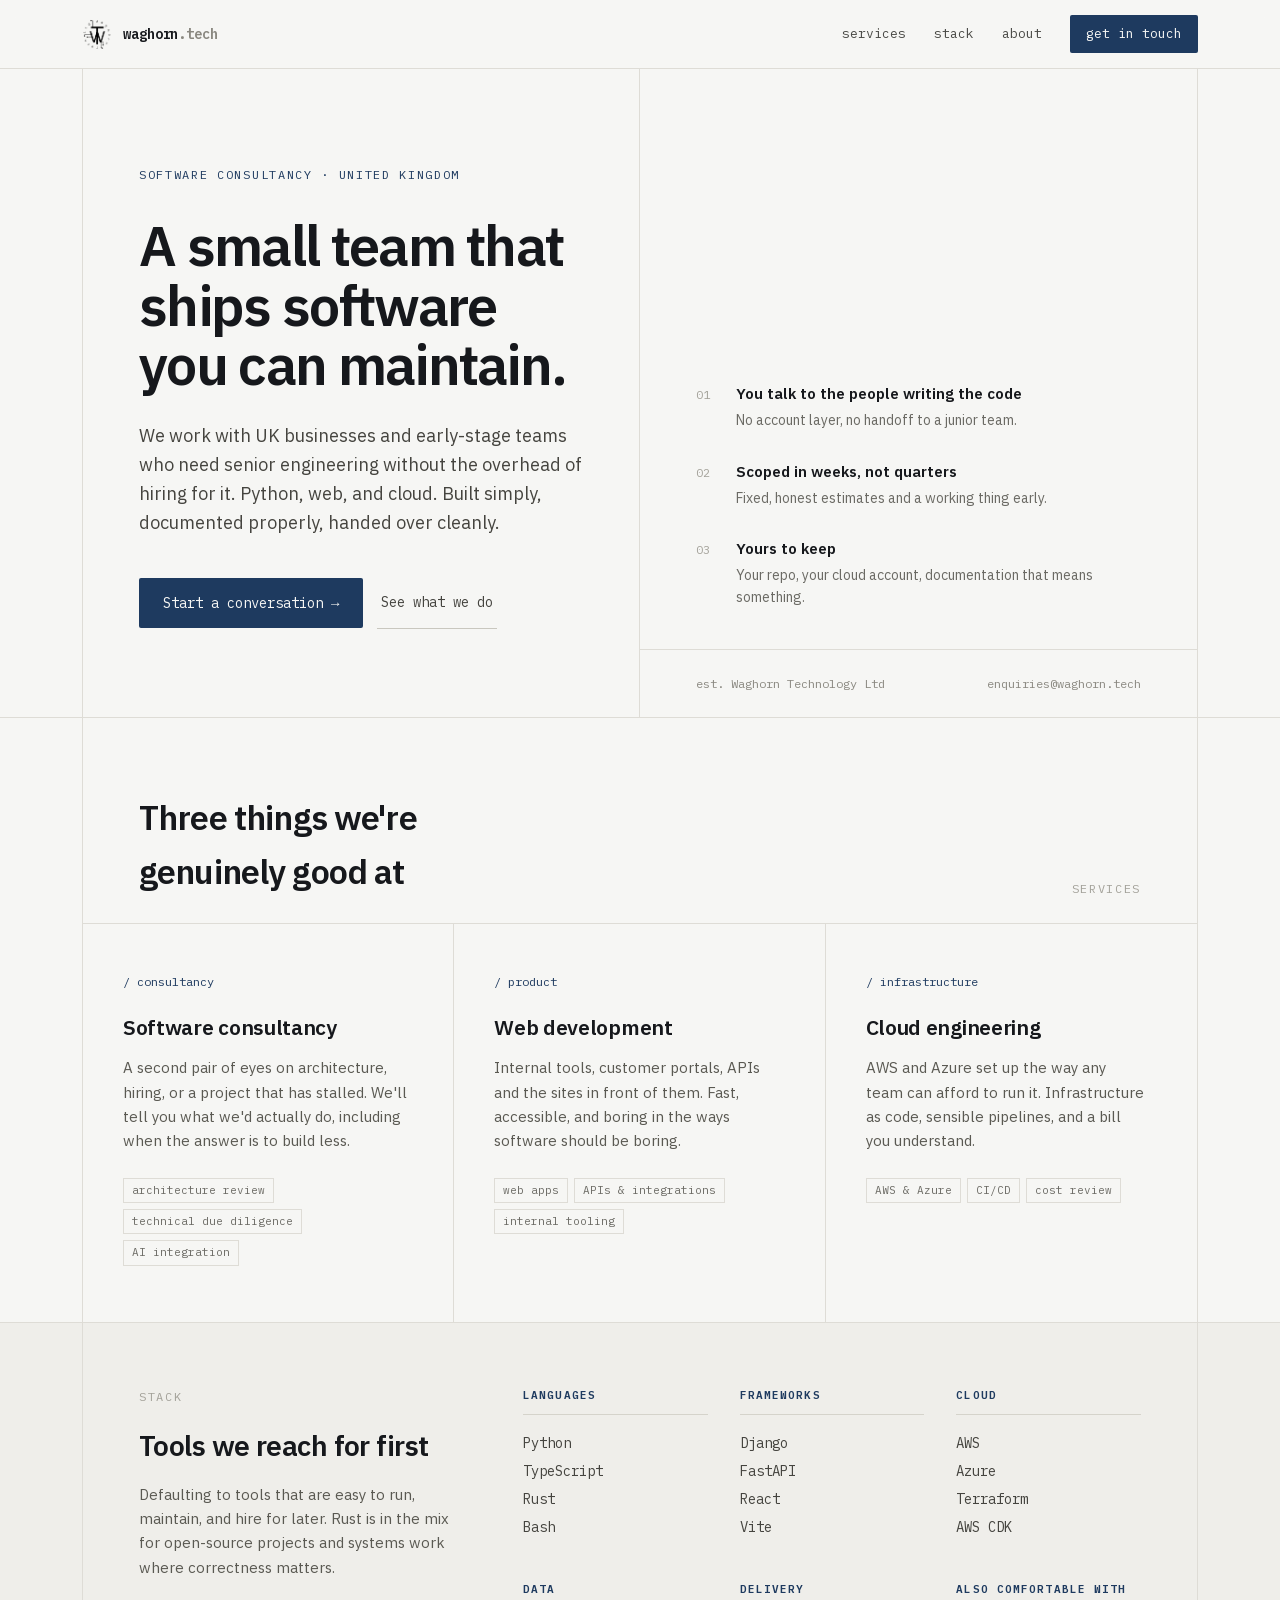
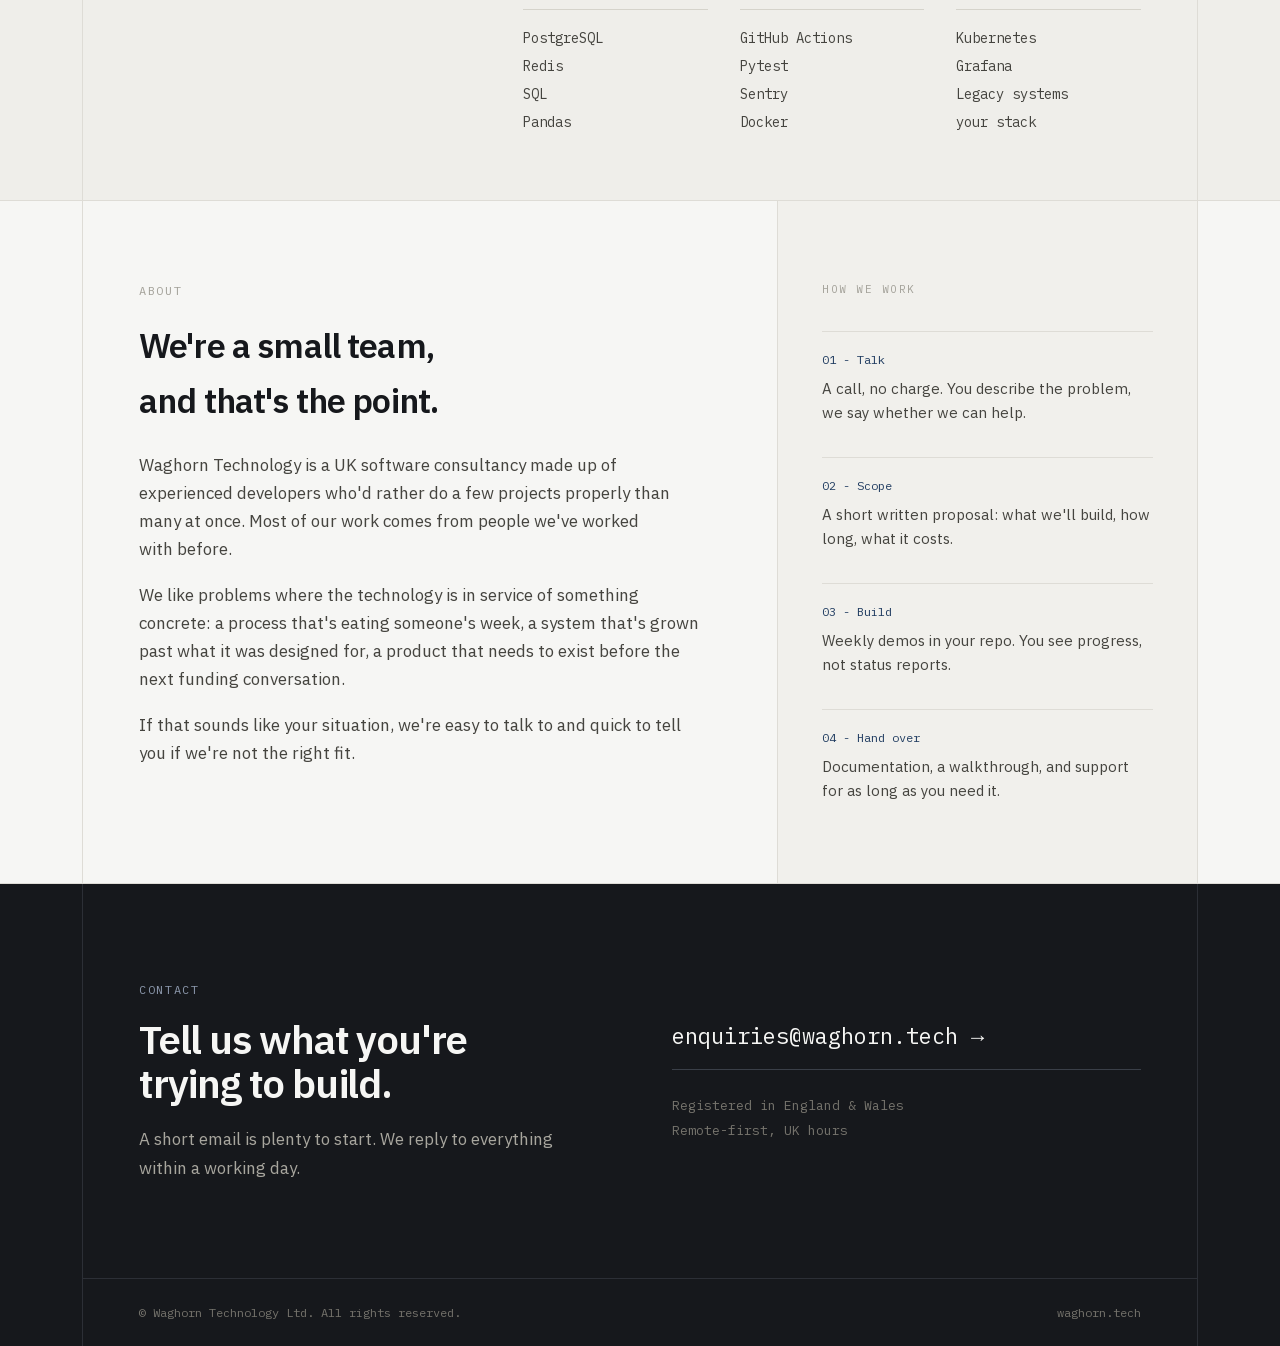
==== commit 74b47053: "fix: marketing text" ====
--- a/index.html
+++ b/index.html
@@ -176,7 +176,7 @@
                     <article class="service">
                         <div class="service-slug">/ infrastructure</div>
                         <h3 class="service-title">Cloud engineering</h3>
-                        <p class="service-body">AWS and Azure set up the way a small team can afford to run it.
+                        <p class="service-body">AWS and Azure set up the way any team can afford to run it.
                             Infrastructure as code, sensible pipelines, and a bill you understand.</p>
                         <ul class="service-tags">
                             <li>AWS &amp; Azure</li>
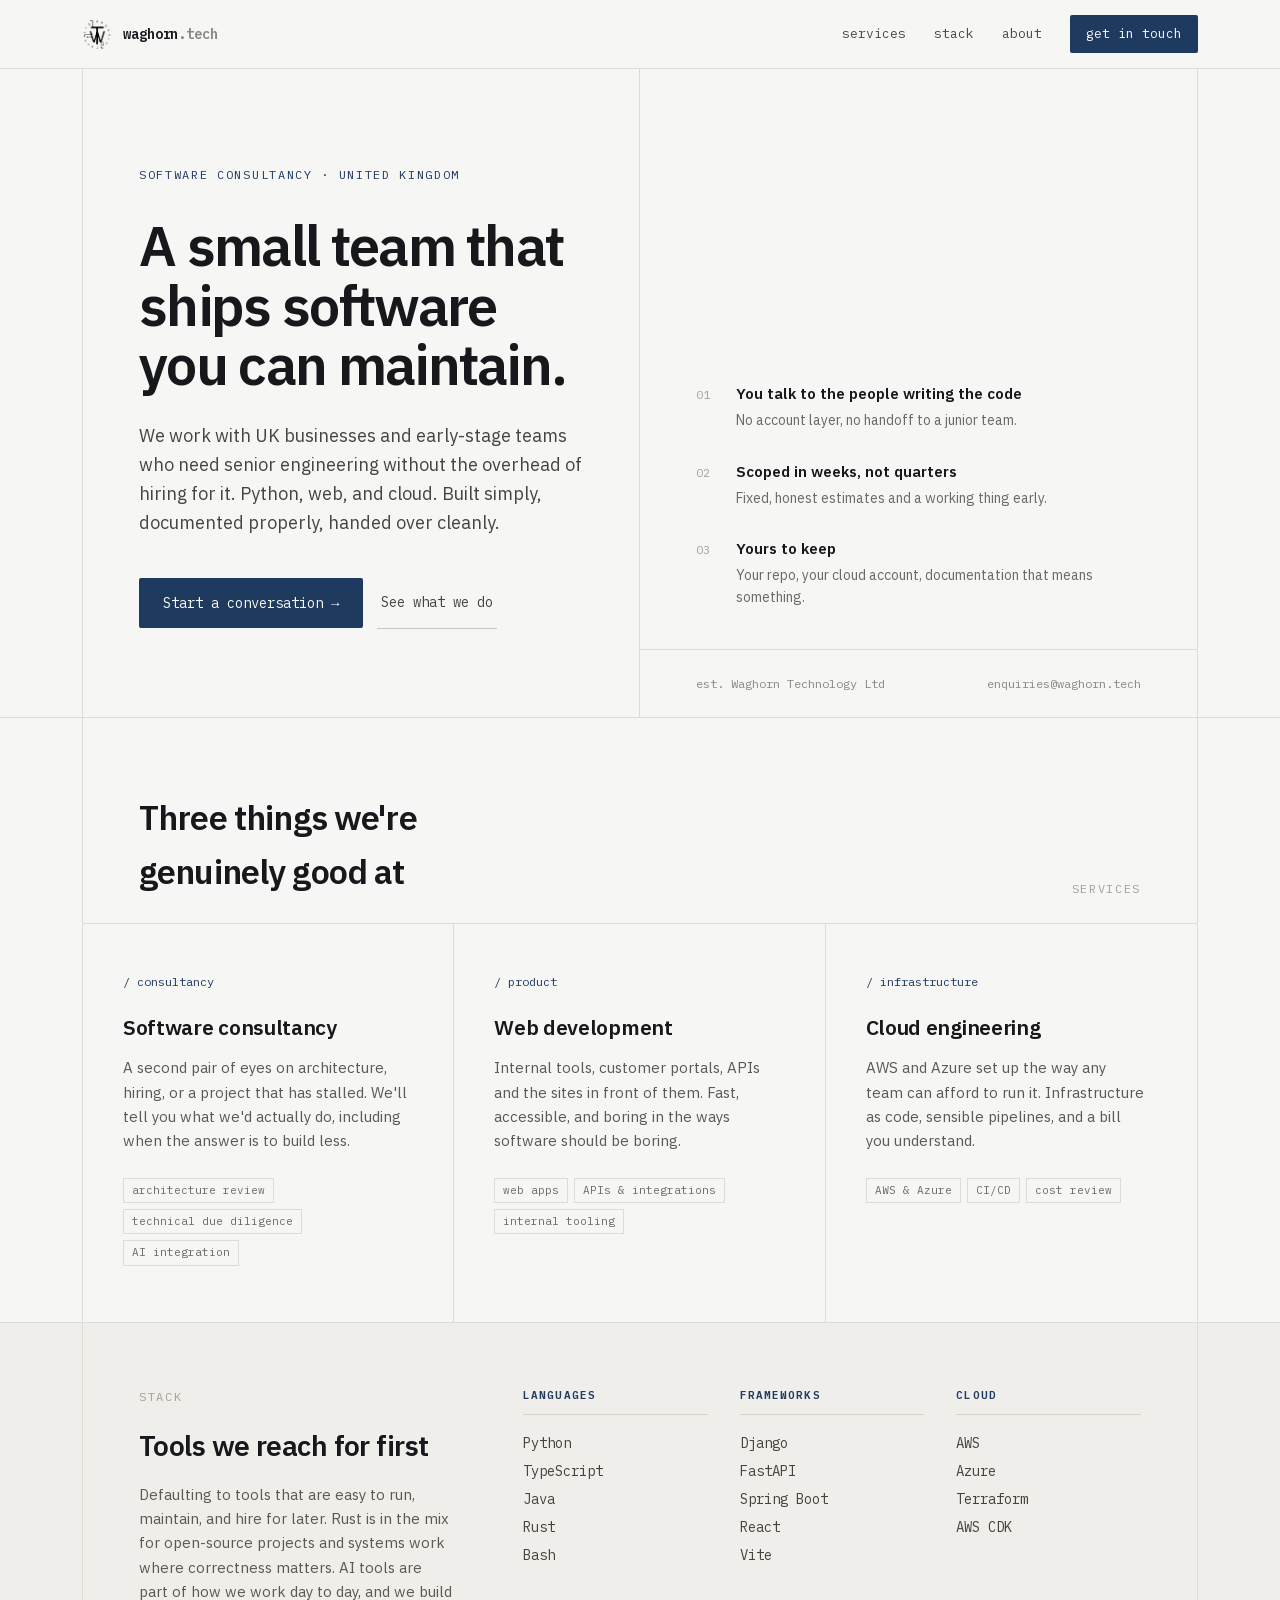
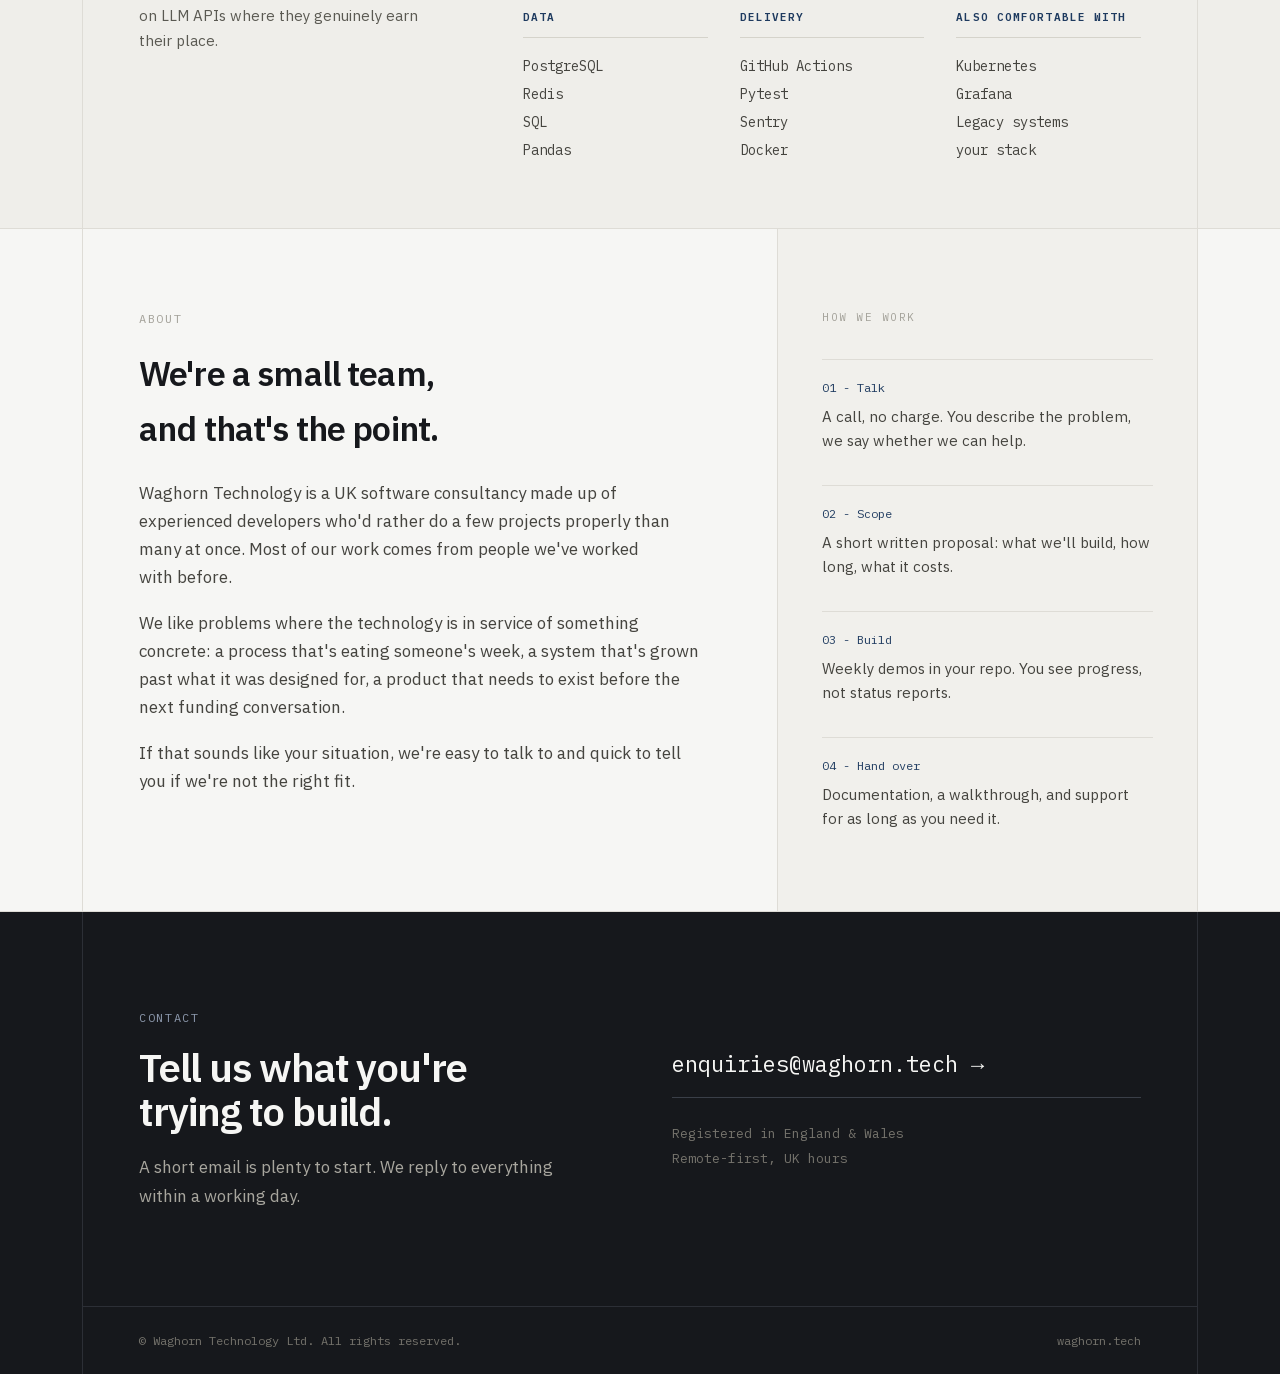
==== commit f59b658c: "you page" ====
--- a/index.html
+++ b/index.html
@@ -195,7 +195,9 @@
                         <span class="label">Stack</span>
                         <h2 class="stack-title">Tools we reach for first</h2>
                         <p class="stack-intro">Defaulting to tools that are easy to run, maintain, and hire for later.
-                            Rust is in the mix for open-source projects and systems work where correctness matters.</p>
+                            Rust is in the mix for open-source projects and systems work where correctness matters. AI
+                            tools are part of how we work day to day, and we build on LLM APIs where they genuinely
+                            earn their place.</p>
                     </div>
                     <div class="stack-groups">
                         <div class="stack-group">
@@ -203,6 +205,7 @@
                             <ul>
                                 <li>Python</li>
                                 <li>TypeScript</li>
+                                <li>Java</li>
                                 <li>Rust</li>
                                 <li>Bash</li>
                             </ul>
@@ -212,6 +215,7 @@
                             <ul>
                                 <li>Django</li>
                                 <li>FastAPI</li>
+                                <li>Spring Boot</li>
                                 <li>React</li>
                                 <li>Vite</li>
                             </ul>
